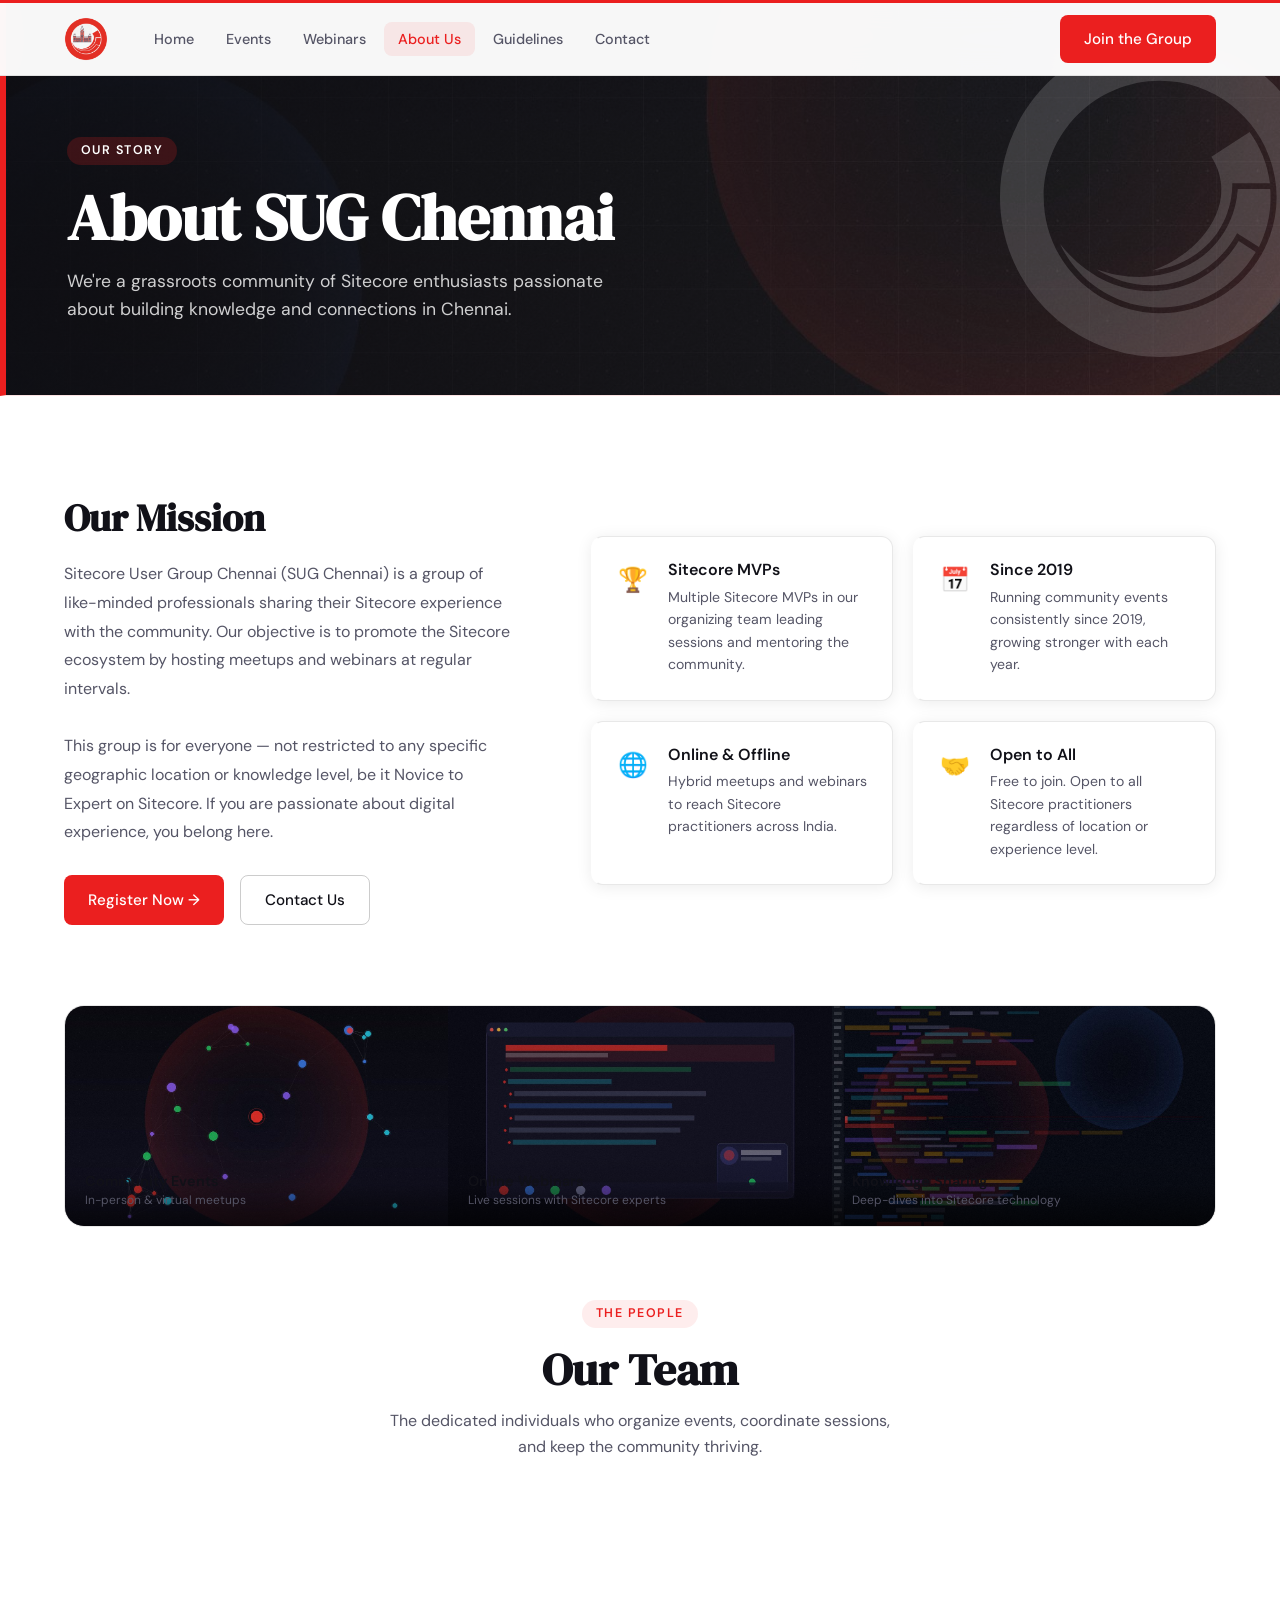
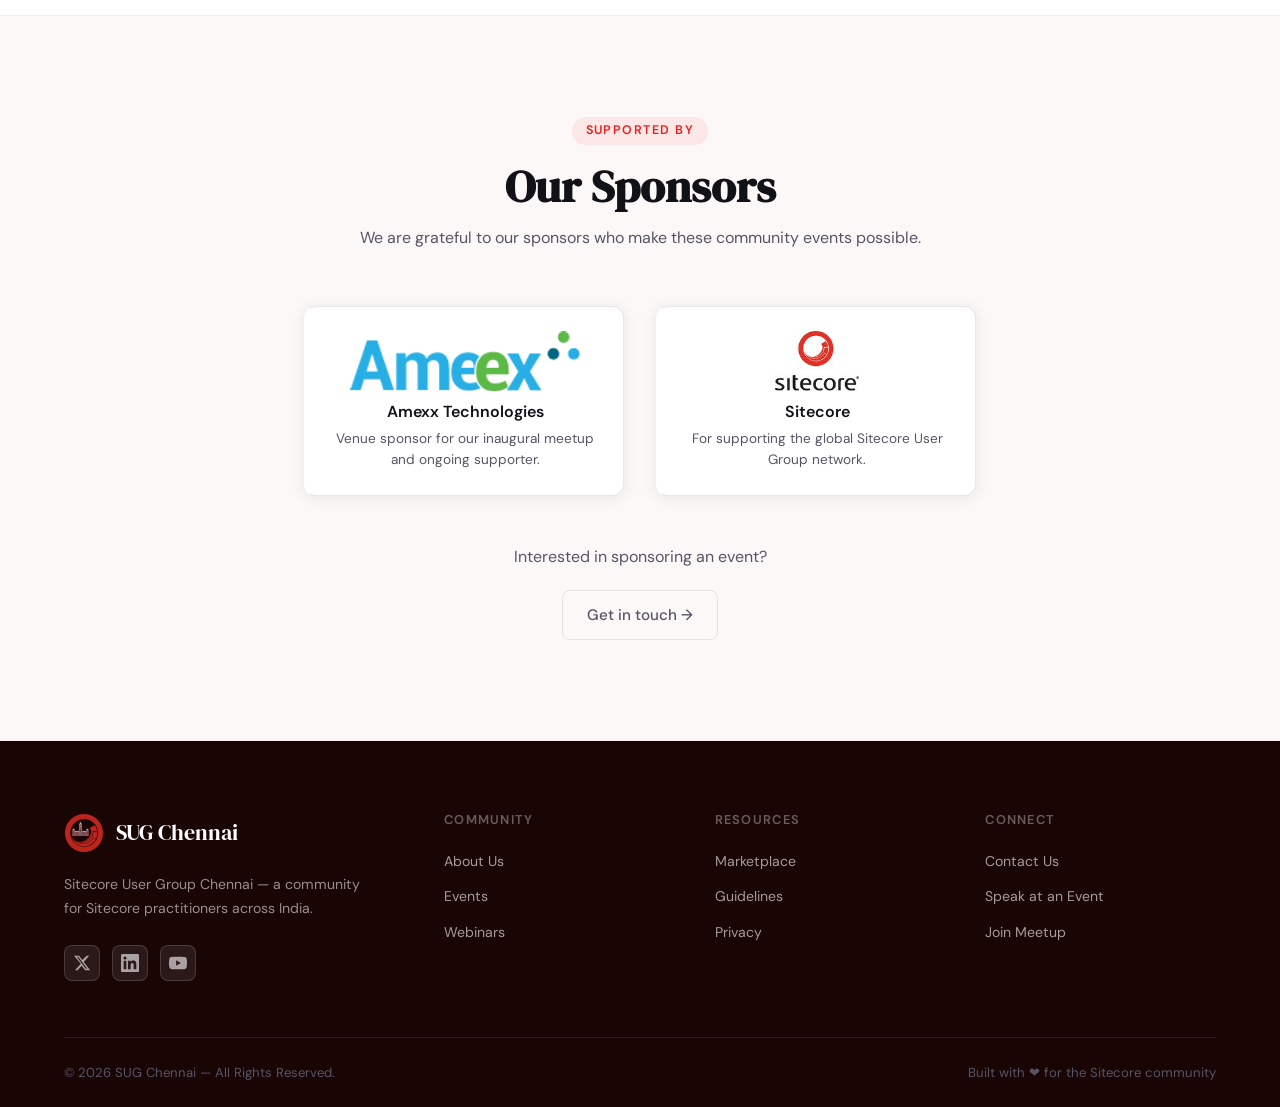
==== about.html @ e43f0d77 "initial commit" ====
<!DOCTYPE html>
<html lang="en-IN">
<head>
  <meta charset="UTF-8"/>
  <meta name="viewport" content="width=device-width, initial-scale=1.0"/>
  <title>About Us – SUG Chennai</title>
  <meta name="description" content="Meet the team behind Sitecore User Group Chennai."/>
  <link rel="icon" href="images/favicon.png"/>
  <link rel="preconnect" href="https://fonts.googleapis.com"/>
  <link rel="preconnect" href="https://fonts.gstatic.com" crossorigin/>
  <link href="https://fonts.googleapis.com/css2?family=DM+Serif+Display:ital@0;1&family=DM+Sans:ital,opsz,wght@0,9..40,300;0,9..40,400;0,9..40,500;0,9..40,600;1,9..40,300&display=swap" rel="stylesheet"/>
  <link rel="stylesheet" href="style.css"/>
</head>
<body>
  <!-- CONSISTENT HEADER ACROSS ALL PAGES -->
  <nav class="nav" id="nav">
    <div class="nav-inner">
      <a href="index.html" class="nav-logo">
        <img src="images/logo.png" alt="SUG Chennai" onerror="this.style.display='none'; this.nextElementSibling.style.display='flex'"/>
        <span class="logo-text" style="display:none">SUG<span class="accent">.</span></span>
      </a>
      <ul class="nav-links">
        <li><a href="index.html">Home</a></li>
        <li><a href="events.html">Events</a></li>
        <li><a href="webinar.html">Webinars</a></li>
        <li><a href="about.html" class="active">About Us</a></li>
        <li><a href="community-guidelines.html">Guidelines</a></li>
        <!-- <li><a href="https://www.meetup.com/sitecore-user-group-chennai/" target="_blank">Meetup</a></li> -->
        <li><a href="contact.html">Contact</a></li>
      </ul>
      <a href="https://docs.google.com/forms/d/e/1FAIpQLSclUuPoq6JLe4AswHsYxuBqe74FleTvR5fgJTmBtIwQFV6fjw/viewform" target="_blank" class="btn btn-primary nav-cta">Join the Group</a>
      <button class="hamburger" id="hamburger"><span></span><span></span><span></span></button>
    </div>
    <div class="mobile-menu" id="mobileMenu">
      <ul>
        <li><a href="index.html">Home</a></li>
        <li><a href="events.html">Events</a></li>
        <li><a href="webinar.html">Webinars</a></li>
        <li><a href="about.html" class="active">About Us</a></li>
        <li><a href="community-guidelines.html">Guidelines</a></li>
        <!-- <li><a href="https://www.meetup.com/sitecore-user-group-chennai/" target="_blank">Meetup</a></li> -->
        <li><a href="contact.html">Contact</a></li>
      </ul>
    </div>
  </nav>

  <div class="page-hero" style="position:relative;overflow:hidden;">
    <div class="page-hero-img" style="background-image:url('images/tech/about-banner.jpg')"></div>
    <div style="position:absolute;inset:0;background:linear-gradient(to right, rgba(10,10,15,0.82) 0%, rgba(10,10,15,0.5) 60%, rgba(10,10,15,0.2) 100%);z-index:0;"></div>
    <img src="images/sitecorelogo.svg" aria-hidden="true" style="position:absolute;right:-40px;top:50%;transform:translateY(-50%);width:320px;height:320px;opacity:0.15;pointer-events:none;filter:brightness(10);z-index:1;"/>
    <div class="container" style="position:relative;z-index:2;">
      <div class="section-tag" style="background:rgba(235,31,31,0.2);color:#fff;">Our Story</div>
      <h1 style="color:#fff;">About SUG Chennai</h1>
      <p style="color:rgba(255,255,255,0.8);">We're a grassroots community of Sitecore enthusiasts passionate about building knowledge and connections in Chennai.</p>
    </div>
  </div>

  <!-- MISSION -->
  <section class="section">
    <div class="container">
      <div class="about-strip-inner" style="margin-bottom:80px;">
        <div class="about-strip-text">
          <h2>Our Mission</h2>
          <p>Sitecore User Group Chennai (SUG Chennai) is a group of like-minded professionals sharing their Sitecore experience with the community. Our objective is to promote the Sitecore ecosystem by hosting meetups and webinars at regular intervals.</p>
          <p style="margin-top:16px;">This group is for everyone — not restricted to any specific geographic location or knowledge level, be it Novice to Expert on Sitecore. If you are passionate about digital experience, you belong here.</p>
          <div style="display:flex;gap:16px;margin-top:28px;flex-wrap:wrap;">
            <a href="https://docs.google.com/forms/d/e/1FAIpQLSclUuPoq6JLe4AswHsYxuBqe74FleTvR5fgJTmBtIwQFV6fjw/viewform" target="_blank" class="btn btn-primary">Register Now →</a>
            <a href="https://forms.gle/mnNefUYWEunT3SGh9" target="_blank" class="btn btn-ghost">Contact Us</a>
          </div>
        </div>
        <div style="display:grid;grid-template-columns:1fr 1fr;gap:20px;">
          <div class="feature-card">
            <div class="feature-icon">🏆</div>
            <div>
              <h3>Sitecore MVPs</h3>
              <p>Multiple Sitecore MVPs in our organizing team leading sessions and mentoring the community.</p>
            </div>
          </div>
          <div class="feature-card">
            <div class="feature-icon">📅</div>
            <div>
              <h3>Since 2019</h3>
              <p>Running community events consistently since 2019, growing stronger with each year.</p>
            </div>
          </div>
          <div class="feature-card">
            <div class="feature-icon">🌐</div>
            <div>
              <h3>Online & Offline</h3>
              <p>Hybrid meetups and webinars to reach Sitecore practitioners across India.</p>
            </div>
          </div>
          <div class="feature-card">
            <div class="feature-icon">🤝</div>
            <div>
              <h3>Open to All</h3>
              <p>Free to join. Open to all Sitecore practitioners regardless of location or experience level.</p>
            </div>
          </div>
        </div>
      </div>

      <!-- IMAGE FEATURE GRID -->
      <div class="img-feature-grid scroll-reveal">
        <div class="img-feature-item">
          <img src="images/tech/meetup-community.jpg" alt="Community networking visualization" loading="lazy"/>
          <div class="img-feature-caption">
            <h4>Community Events</h4>
            <p>In-person & virtual meetups</p>
          </div>
        </div>
        <div class="img-feature-item">
          <img src="images/tech/webinar-online.jpg" alt="Online webinar platform" loading="lazy"/>
          <div class="img-feature-caption">
            <h4>Online Webinars</h4>
            <p>Live sessions with Sitecore experts</p>
          </div>
        </div>
        <div class="img-feature-item">
          <img src="images/tech/code-abstract.jpg" alt="Code and development" loading="lazy"/>
          <div class="img-feature-caption">
            <h4>Knowledge Sharing</h4>
            <p>Deep-dives into Sitecore technology</p>
          </div>
        </div>
      </div>

      <!-- TEAM -->
      <div class="section-header" style="margin-top:72px;">
        <div class="section-tag">The People</div>
        <h2 class="section-title">Our Team</h2>
        <p style="margin: 0 auto; max-width:500px;">The dedicated individuals who organize events, coordinate sessions, and keep the community thriving.</p>
      </div>
      <div class="team-grid" id="teamGrid">
        <!-- Rendered by JS -->
      </div>
    </div>
  </section>

  <!-- SPONSORS -->
  <section class="section section-alt">
    <div class="container">
      <div class="section-header">
        <div class="section-tag">Supported By</div>
        <h2 class="section-title">Our Sponsors</h2>
        <p>We are grateful to our sponsors who make these community events possible.</p>
      </div>
      <div style="display:flex;gap:32px;flex-wrap:wrap;justify-content:center;align-items:center;margin-top:40px;">
        <div class="feature-card" style="flex:1;min-width:220px;max-width:320px;justify-content:center;text-align:center;">
          <div>
            <img src="images/sponsors/amexx.png" alt="Amexx Technologies" style="height:60px;width:auto;margin:0 auto 12px;" onerror="this.style.display='none'"/>
            <h3>Amexx Technologies</h3>
            <p style="font-size:0.85rem;">Venue sponsor for our inaugural meetup and ongoing supporter.</p>
          </div>
        </div>
        <div class="feature-card" style="flex:1;min-width:220px;max-width:320px;justify-content:center;text-align:center;">
          <div>
            <img src="images/sponsors/sitecore.jpg" alt="Sitecore" style="height:60px;width:auto;margin:0 auto 12px;" onerror="this.style.display='none'"/>
            <h3>Sitecore</h3>
            <p style="font-size:0.85rem;">For supporting the global Sitecore User Group network.</p>
          </div>
        </div>
      </div>
      <div style="text-align:center;margin-top:48px;">
        <p style="margin-bottom:20px;">Interested in sponsoring an event?</p>
        <a href="https://forms.gle/mnNefUYWEunT3SGh9" target="_blank" class="btn btn-outline">Get in touch →</a>
      </div>
    </div>
  </section>

  <!-- CONSISTENT FOOTER ACROSS ALL PAGES -->
  <footer class="footer">
    <div class="container">
      <div class="footer-top">
        <div class="footer-brand">
          <div style="display:flex;align-items:center;gap:12px;margin-bottom:4px;">
            <img src="images/logo.png" width="40" height="40" alt="SUG Chennai" style="opacity:0.8;"/>
            <span class="footer-logo">SUG Chennai</span>
          </div>
          <p>Sitecore User Group Chennai — a community for Sitecore practitioners across India.</p>
          <div class="social-links">
            <a href="https://twitter.com/sugchennai" target="_blank" aria-label="Twitter"><svg viewBox="0 0 24 24" width="18" height="18" fill="currentColor"><path d="M18.244 2.25h3.308l-7.227 8.26 8.502 11.24H16.17l-4.714-6.231-5.401 6.231H2.744l7.73-8.835L1.254 2.25H8.08l4.259 5.631zm-1.161 17.52h1.833L7.084 4.126H5.117z"/></svg></a>
            <a href="https://www.linkedin.com/groups/8679823/" target="_blank" aria-label="LinkedIn"><svg viewBox="0 0 24 24" width="18" height="18" fill="currentColor"><path d="M20.447 20.452h-3.554v-5.569c0-1.328-.027-3.037-1.852-3.037-1.853 0-2.136 1.445-2.136 2.939v5.667H9.351V9h3.414v1.561h.046c.477-.9 1.637-1.85 3.37-1.85 3.601 0 4.267 2.37 4.267 5.455v6.286zM5.337 7.433a2.062 2.062 0 01-2.063-2.065 2.064 2.064 0 112.063 2.065zm1.782 13.019H3.555V9h3.564v11.452zM22.225 0H1.771C.792 0 0 .774 0 1.729v20.542C0 23.227.792 24 1.771 24h20.451C23.2 24 24 23.227 24 22.271V1.729C24 .774 23.2 0 22.222 0h.003z"/></svg></a>
            <a href="https://www.youtube.com/channel/UCOzk19JDPhqL1rsR-O8bP-g" target="_blank" aria-label="YouTube"><svg viewBox="0 0 24 24" width="18" height="18" fill="currentColor"><path d="M23.498 6.186a3.016 3.016 0 00-2.122-2.136C19.505 3.545 12 3.545 12 3.545s-7.505 0-9.377.505A3.017 3.017 0 00.502 6.186C0 8.07 0 12 0 12s0 3.93.502 5.814a3.016 3.016 0 002.122 2.136c1.871.505 9.376.505 9.376.505s7.505 0 9.377-.505a3.015 3.015 0 002.122-2.136C24 15.93 24 12 24 12s0-3.93-.502-5.814zM9.545 15.568V8.432L15.818 12l-6.273 3.568z"/></svg></a>
          </div>
        </div>
        <div class="footer-links">
          <div class="footer-col">
            <h4>Community</h4>
            <ul>
              <li><a href="about.html">About Us</a></li>
              <li><a href="events.html">Events</a></li>
              <li><a href="webinar.html">Webinars</a></li>
            </ul>
          </div>
          <div class="footer-col">
            <h4>Resources</h4>
            <ul>
              <li><a href="market-place-contribution.html">Marketplace</a></li>
              <li><a href="community-guidelines.html">Guidelines</a></li>
              <li><a href="privacy-policy.html">Privacy</a></li>
            </ul>
          </div>
          <div class="footer-col">
            <h4>Connect</h4>
            <ul>
              <li><a href="https://forms.gle/mnNefUYWEunT3SGh9" target="_blank">Contact Us</a></li>
              <li><a href="https://forms.gle/mnNefUYWEunT3SGh9" target="_blank">Speak at an Event</a></li>
              <li><a href="https://www.meetup.com/sitecore-user-group-chennai/" target="_blank">Join Meetup</a></li>
            </ul>
          </div>
        </div>
      </div>
      <div class="footer-bottom">
        <p>© <span class="current-year"></span> SUG Chennai — All Rights Reserved.</p>
        <p>Built with ❤️ for the Sitecore community</p>
      </div>
    </div>
  </footer>

  <script>
    // Update current year in footer
    document.querySelector('.current-year').textContent = new Date().getFullYear();

    // Mobile menu toggle
    const hamburger = document.getElementById('hamburger');
    const mobileMenu = document.getElementById('mobileMenu');
    
    hamburger.addEventListener('click', () => {
      hamburger.classList.toggle('open');
      mobileMenu.classList.toggle('open');
    });

    // Close menu when link is clicked
    document.querySelectorAll('.mobile-menu a').forEach(link => {
      link.addEventListener('click', () => {
        hamburger.classList.remove('open');
        mobileMenu.classList.remove('open');
      });
    });

    // Sticky nav on scroll
    let lastScroll = 0;
    window.addEventListener('scroll', () => {
      const nav = document.getElementById('nav');
      if (window.scrollY > 100) {
        nav.style.boxShadow = '0 4px 20px rgba(0,0,0,0.1)';
      } else {
        nav.style.boxShadow = '0 2px 12px rgba(0,0,0,0.06)';
      }
    });
  </script>

  <script src="data.js"></script>
  <script src="main.js"></script>
  <script>
    document.addEventListener('DOMContentLoaded', function() {
      const grid = document.getElementById('teamGrid');

      function initials(name) {
        return name.split(' ').slice(0,2).map(n => n[0]).join('').toUpperCase();
      }

      function avatarSVG(name) {
        const colors = ['#e63027','#3b82f6','#22c55e','#8b5cf6','#f59e0b','#06b6d4','#ec4899','#14b8a6'];
        const idx = name.charCodeAt(0) % colors.length;
        const bg = colors[idx];
        const ini = initials(name);
        return `data:image/svg+xml,${encodeURIComponent(`<svg xmlns="http://www.w3.org/2000/svg" width="160" height="160"><circle cx="80" cy="80" r="80" fill="${bg}"/><text x="80" y="80" dy=".35em" text-anchor="middle" font-family="Georgia,serif" font-size="56" fill="white">${ini}</text></svg>`)}`;
      }

      grid.innerHTML = SUGData.team.map(member => `
        <div class="team-card scroll-reveal">
          <img class="team-avatar" src="${member.image}" alt="${member.name}"
               onerror="this.src='${avatarSVG(member.name)}'"/>
          <h3>${member.name}</h3>
          <span class="team-role">${member.role}</span>
          <p class="team-title">${member.title}</p>
          <div class="team-socials">
            ${member.linkedin ? `<a href="${member.linkedin}" target="_blank">LinkedIn</a>` : ''}
            ${member.twitter ? `<a href="${member.twitter}" target="_blank">Twitter</a>` : ''}
            ${member.web ? `<a href="${member.web}" target="_blank">Web</a>` : ''}
          </div>
        </div>
      `).join('');
    });
  </script>
</body>
</html>
---- style.css ----
/* ============================================
   SUG Chennai – Global Stylesheet
   Design: White + Sitecore Red professional theme
   ============================================ */

:root {
  --bg: #ffffff;
  --bg-2: #f7f7f8;
  --bg-3: #f0f0f2;
  --surface: #ffffff;
  --surface-2: #f4f4f6;
  --border: rgba(0,0,0,0.09);
  --border-hover: rgba(0,0,0,0.2);
  --text: #111118;
  --text-muted: #555566;
  --text-faint: #99999a;
  --accent: #eb1f1f;
  --accent-light: #ff4444;
  --accent-dim: rgba(235,31,31,0.08);
  --accent-glow: rgba(235,31,31,0.18);
  --blue: #2563eb;
  --green: #16a34a;
  --yellow: #d97706;
  --radius: 12px;
  --radius-lg: 20px;
  --radius-sm: 8px;
  --shadow: 0 2px 16px rgba(0,0,0,0.08);
  --shadow-lg: 0 8px 40px rgba(0,0,0,0.13);
  --font-display: 'DM Serif Display', Georgia, serif;
  --font-body: 'DM Sans', system-ui, sans-serif;
  --nav-h: 72px;
  --max-w: 1200px;
  --transition: 0.2s ease;
}

*, *::before, *::after { box-sizing: border-box; margin: 0; padding: 0; }

html { scroll-behavior: smooth; }

body {
  background: var(--bg);
  color: var(--text);
  font-family: var(--font-body);
  font-size: 16px;
  line-height: 1.6;
  -webkit-font-smoothing: antialiased;
  overflow-x: hidden;
}

a { color: inherit; text-decoration: none; }
img { max-width: 100%; display: block; }
ul { list-style: none; }
button { cursor: pointer; font-family: inherit; }

/* ---- TYPOGRAPHY ---- */
h1, h2, h3, h4, h5 { font-family: var(--font-display); line-height: 1.15; color: var(--text); }
h1 { font-size: clamp(2.4rem, 5vw, 4.2rem); }
h2 { font-size: clamp(1.8rem, 3.5vw, 2.8rem); }
h3 { font-size: clamp(1.2rem, 2.5vw, 1.5rem); }
h4 { font-size: 1.1rem; font-family: var(--font-body); font-weight: 600; }
p { color: var(--text-muted); }
em { font-style: italic; color: var(--accent); }

.accent { color: var(--accent); }

/* ---- LAYOUT ---- */
.container {
  max-width: var(--max-w);
  margin: 0 auto;
  padding: 0 24px;
}

.section { padding: 100px 0; }
.section-alt { background: #fdf8f8; border-top: 1px solid rgba(235,31,31,0.06); border-bottom: 1px solid rgba(235,31,31,0.06); }

.section-header {
  margin-bottom: 56px;
  text-align: center;
}

.section-tag {
  display: inline-block;
  font-size: 0.78rem;
  font-weight: 600;
  letter-spacing: 0.12em;
  text-transform: uppercase;
  color: var(--accent);
  background: var(--accent-dim);
  padding: 4px 14px;
  border-radius: 100px;
  margin-bottom: 16px;
}

.section-title { color: var(--text); margin-bottom: 12px; }

.section-footer {
  margin-top: 52px;
  display: flex;
  gap: 16px;
  justify-content: center;
  flex-wrap: wrap;
}

/* ---- BUTTONS ---- */
.btn {
  display: inline-flex;
  align-items: center;
  gap: 8px;
  padding: 12px 24px;
  border-radius: var(--radius-sm);
  font-weight: 500;
  font-size: 0.95rem;
  transition: all var(--transition);
  border: none;
  cursor: pointer;
  font-family: var(--font-body);
  white-space: nowrap;
}

.btn-primary {
  background: var(--accent);
  color: #fff;
  box-shadow: 0 0 0 0 var(--accent-glow);
}
.btn-primary:hover {
  background: var(--accent-light);
  box-shadow: 0 0 0 4px var(--accent-glow);
  transform: translateY(-1px);
}

.btn-ghost {
  background: transparent;
  color: var(--text);
  border: 1px solid var(--border-hover);
}
.btn-ghost:hover { border-color: var(--accent); color: var(--accent); }

.btn-outline {
  background: transparent;
  color: var(--text-muted);
  border: 1px solid var(--border);
}
.btn-outline:hover { border-color: var(--text-muted); color: var(--text); }

.btn-large { padding: 14px 32px; font-size: 1rem; }
.btn-sm { padding: 8px 16px; font-size: 0.85rem; }

/* ---- NAV ---- */
.nav {
  position: fixed;
  top: 0; left: 0; right: 0;
  z-index: 1000;
  background: rgba(255,255,255,0.97);
  backdrop-filter: blur(16px);
  -webkit-backdrop-filter: blur(16px);
  border-bottom: 1px solid var(--border);
  border-top: 3px solid var(--accent);
  transition: all var(--transition);
  box-shadow: 0 2px 12px rgba(0,0,0,0.06);
}

.nav-inner {
  max-width: var(--max-w);
  margin: 0 auto;
  padding: 0 24px;
  height: var(--nav-h);
  display: flex;
  align-items: center;
  gap: 32px;
}

.nav-logo {
  display: flex;
  align-items: center;
  flex-shrink: 0;
}

.nav-logo img { height: 44px; width: auto; }

.logo-text {
  font-family: var(--font-display);
  font-size: 1.6rem;
  color: var(--text);
}

.nav-links {
  display: flex;
  gap: 4px;
  align-items: center;
  flex: 1;
}

.nav-links a {
  padding: 8px 14px;
  border-radius: var(--radius-sm);
  color: var(--text-muted);
  font-size: 0.9rem;
  font-weight: 500;
  transition: all var(--transition);
}

.nav-links a:hover, .nav-links a.active {
  color: var(--accent);
  background: var(--accent-dim);
}

.nav-cta { flex-shrink: 0; }

.hamburger {
  display: none;
  flex-direction: column;
  gap: 5px;
  background: none;
  border: none;
  padding: 8px;
  margin-left: auto;
}

.hamburger span {
  display: block;
  width: 22px;
  height: 2px;
  background: var(--text);
  border-radius: 2px;
  transition: all var(--transition);
}

.hamburger.open span:nth-child(1) { transform: rotate(45deg) translate(5px, 5px); }
.hamburger.open span:nth-child(2) { opacity: 0; }
.hamburger.open span:nth-child(3) { transform: rotate(-45deg) translate(5px, -5px); }

.mobile-menu {
  display: none;
  background: var(--surface);
  border-top: 1px solid var(--border);
  padding: 16px 24px;
}

.mobile-menu ul { display: flex; flex-direction: column; gap: 4px; }
.mobile-menu a {
  display: block;
  padding: 10px 12px;
  color: var(--text-muted);
  border-radius: var(--radius-sm);
  font-size: 0.95rem;
}
.mobile-menu a:hover { color: var(--text); background: var(--bg); }

/* ---- HERO ---- */
.hero {
  min-height: 100vh;
  display: flex;
  align-items: center;
  position: relative;
  overflow: hidden;
  padding-top: var(--nav-h);
}

.hero-bg {
  position: absolute;
  inset: 0;
  z-index: 0;
}

.hero-grid {
  position: absolute;
  inset: 0;
  background-image:
    linear-gradient(rgba(0,0,0,0.04) 1px, transparent 1px),
    linear-gradient(90deg, rgba(0,0,0,0.04) 1px, transparent 1px);
  background-size: 60px 60px;
  mask-image: radial-gradient(ellipse 80% 60% at 50% 0%, black 40%, transparent 100%);
}

.hero-orb {
  position: absolute;
  border-radius: 50%;
  filter: blur(80px);
  pointer-events: none;
}

.hero-orb-1 {
  width: 700px; height: 700px;
  background: radial-gradient(circle, rgba(235,31,31,0.12) 0%, transparent 65%);
  top: -250px; right: -150px;
}

.hero-orb-2 {
  width: 500px; height: 500px;
  background: radial-gradient(circle, rgba(235,31,31,0.06) 0%, transparent 65%);
  bottom: -100px; left: 50px;
}

.hero-content {
  position: relative;
  z-index: 1;
  max-width: 780px;
  padding-top: 80px;
  padding-bottom: 120px;
}

.hero-badge {
  display: inline-flex;
  align-items: center;
  gap: 8px;
  font-size: 0.8rem;
  font-weight: 600;
  letter-spacing: 0.1em;
  text-transform: uppercase;
  color: var(--text-muted);
  background: var(--surface);
  border: 1px solid var(--border);
  padding: 6px 16px;
  border-radius: 100px;
  margin-bottom: 32px;
}

.badge-dot {
  width: 8px; height: 8px;
  background: var(--green);
  border-radius: 50%;
  box-shadow: 0 0 8px var(--green);
  animation: pulse 2s infinite;
}

@keyframes pulse {
  0%, 100% { opacity: 1; box-shadow: 0 0 8px var(--green); }
  50% { opacity: 0.7; box-shadow: 0 0 16px var(--green); }
}

.hero-title {
  font-size: clamp(3rem, 6vw, 5.5rem);
  line-height: 1.05;
  margin-bottom: 24px;
  letter-spacing: -0.02em;
}

.hero-sub {
  font-size: 1.15rem;
  color: var(--text-muted);
  max-width: 560px;
  margin-bottom: 40px;
  line-height: 1.7;
}

.hero-actions {
  display: flex;
  gap: 16px;
  flex-wrap: wrap;
  margin-bottom: 56px;
}

.hero-stats {
  display: flex;
  align-items: center;
  gap: 32px;
}

.stat { display: flex; flex-direction: column; }
.stat-num { font-family: var(--font-display); font-size: 2rem; color: var(--text); line-height: 1; }
.stat-label { font-size: 0.8rem; color: var(--text-faint); margin-top: 4px; text-transform: uppercase; letter-spacing: 0.08em; }
.stat-divider { width: 1px; height: 40px; background: var(--border); }

.hero-scroll-indicator {
  position: absolute;
  bottom: 40px;
  left: 50%;
  transform: translateX(-50%);
  display: flex;
  flex-direction: column;
  align-items: center;
  gap: 8px;
  color: var(--text-faint);
  font-size: 0.75rem;
  letter-spacing: 0.1em;
  text-transform: uppercase;
}

.scroll-line {
  width: 1px;
  height: 48px;
  background: linear-gradient(to bottom, var(--accent), transparent);
  animation: scroll-line 2s ease infinite;
}

@keyframes scroll-line {
  0% { transform: scaleY(0); transform-origin: top; }
  50% { transform: scaleY(1); transform-origin: top; }
  51% { transform: scaleY(1); transform-origin: bottom; }
  100% { transform: scaleY(0); transform-origin: bottom; }
}

/* ---- HERO IMAGE BG ---- */
.hero-img-bg {
  position: absolute;
  inset: 0;
  background-image: url('images/tech/hero-tech.jpg');
  background-size: cover;
  background-position: center;
  opacity: 0.06;
  z-index: 0;
}

/* ---- SITECORE LOGO WATERMARK (decorative hero) ---- */
.hero-logo-watermark {
  position: absolute;
  right: -120px;
  top: 50%;
  transform: translateY(-50%);
  width: 640px;
  height: 640px;
  opacity: 0.07;
  z-index: 0;
  pointer-events: none;
}

@media (max-width: 900px) {
  .hero-logo-watermark {
    width: 380px;
    height: 380px;
    right: -80px;
    opacity: 0.05;
  }
}

/* ---- IMAGE BREAK ---- */
.img-break {
  position: relative;
  height: 280px;
  overflow: hidden;
}

.img-break img {
  width: 100%;
  height: 100%;
  object-fit: cover;
  object-position: center;
  display: block;
}

.img-break-overlay {
  position: absolute;
  inset: 0;
  display: flex;
  align-items: center;
  justify-content: center;
  background: linear-gradient(
    to right,
    rgba(255,255,255,0.18) 0%,
    rgba(255,255,255,0.05) 50%,
    rgba(255,255,255,0.18) 100%
  );
}

.img-break-text {
  text-align: center;
  padding: 0 24px;
}

.img-break-text span {
  font-family: var(--font-display);
  font-size: clamp(1.1rem, 2.5vw, 1.8rem);
  color: #fff;
  font-style: italic;
  opacity: 1;
  text-shadow: 0 2px 20px rgba(0,0,0,0.5), 0 1px 4px rgba(0,0,0,0.7);
}

/* ---- PAGE HERO WITH IMAGE ---- */
.page-hero-img {
  position: absolute;
  inset: 0;
  background-size: cover;
  background-position: center;
  opacity: 0.9;
}

/* ---- FEATURE IMAGE CARDS ---- */
.img-feature-grid {
  display: grid;
  grid-template-columns: repeat(3, 1fr);
  gap: 0;
  border-radius: var(--radius-lg);
  overflow: hidden;
  margin-top: 40px;
  border: 1px solid var(--border);
}

.img-feature-item {
  position: relative;
  height: 220px;
  overflow: hidden;
}

.img-feature-item img {
  width: 100%;
  height: 100%;
  object-fit: cover;
  filter: none;
  transition: all 0.4s ease;
}

.img-feature-item:hover img {
  filter: none;
  transform: scale(1.04);
}

.img-feature-caption {
  position: absolute;
  bottom: 0; left: 0; right: 0;
  padding: 16px 20px;
  background: linear-gradient(to top, rgba(0,0,0,0.65) 0%, rgba(0,0,0,0.1) 60%, transparent 100%);
}

.img-feature-caption h4 {
  font-size: 0.9rem;
  color: var(--text);
  margin-bottom: 2px;
}

.img-feature-caption p {
  font-size: 0.75rem;
  color: var(--text-muted);
  margin: 0;
}

@media (max-width: 768px) {
  .img-feature-grid { grid-template-columns: 1fr; }
  .img-break { height: 180px; }
}

/* ---- ANIMATE IN ---- */
.animate-in {
  opacity: 0;
  transform: translateY(20px);
  animation: fadeUp 0.7s ease forwards;
}

@keyframes fadeUp {
  to { opacity: 1; transform: translateY(0); }
}

/* ---- ABOUT STRIP ---- */
.about-strip {
  background: var(--bg-2);
  padding: 96px 0;
  border-top: 1px solid var(--border);
  border-bottom: 1px solid var(--border);
}

.about-strip-inner {
  display: grid;
  grid-template-columns: 1fr 1.4fr;
  gap: 80px;
  align-items: center;
}

.about-strip-text h2 {
  font-size: clamp(1.8rem, 3vw, 2.6rem);
  margin-bottom: 20px;
}

.about-strip-text p {
  margin-bottom: 28px;
  line-height: 1.8;
}

.link-arrow {
  color: var(--accent);
  font-weight: 500;
  font-size: 0.95rem;
  transition: gap var(--transition);
}
.link-arrow:hover { text-decoration: underline; }

.about-strip-features {
  display: flex;
  flex-direction: column;
  gap: 20px;
}

.feature-card {
  background: var(--surface);
  border: 1px solid var(--border);
  border-left: 3px solid transparent;
  border-radius: var(--radius);
  padding: 24px;
  display: flex;
  gap: 20px;
  align-items: flex-start;
  transition: all var(--transition);
  box-shadow: var(--shadow);
}

.feature-card:hover {
  border-color: var(--border-hover);
  border-left-color: var(--accent);
  transform: translateY(-2px);
  box-shadow: var(--shadow-lg);
}

.feature-icon { font-size: 1.5rem; flex-shrink: 0; }

.feature-card h3 {
  font-size: 1rem;
  font-family: var(--font-body);
  font-weight: 600;
  color: var(--text);
  margin-bottom: 6px;
}

.feature-card p { font-size: 0.88rem; margin: 0; }

/* ---- UPCOMING CARDS ---- */
.upcoming-grid {
  display: grid;
  grid-template-columns: repeat(auto-fill, minmax(320px, 1fr));
  gap: 24px;
}

.upcoming-card {
  background: var(--surface);
  border: 1px solid var(--border);
  border-radius: var(--radius-lg);
  padding: 28px;
  display: flex;
  flex-direction: column;
  gap: 12px;
  transition: all var(--transition);
  position: relative;
  overflow: hidden;
}

.upcoming-card::before {
  content: '';
  position: absolute;
  top: 0; left: 0; right: 0;
  height: 3px;
  background: linear-gradient(90deg, var(--accent), transparent);
  opacity: 0;
  transition: opacity var(--transition);
}

.upcoming-card:hover {
  border-color: var(--border-hover);
  transform: translateY(-3px);
  box-shadow: var(--shadow);
}

.upcoming-card:hover::before { opacity: 1; }

.upcoming-card-type {
  font-size: 0.78rem;
  color: var(--text-faint);
  text-transform: uppercase;
  letter-spacing: 0.08em;
}

.upcoming-card-date {
  font-family: var(--font-display);
  font-size: 1rem;
  color: var(--accent);
}

.upcoming-card h3 { font-size: 1.1rem; color: var(--text); line-height: 1.35; }
.upcoming-card p { font-size: 0.88rem; margin: 0; flex: 1; }

.upcoming-card-meta {
  display: flex;
  flex-direction: column;
  gap: 6px;
  font-size: 0.82rem;
  color: var(--text-faint);
}

.upcoming-card-tags {
  display: flex;
  flex-wrap: wrap;
  gap: 6px;
}

/* ---- WEBINAR CARDS ---- */
.webinar-grid {
  display: grid;
  grid-template-columns: repeat(auto-fill, minmax(340px, 1fr));
  gap: 24px;
}

.webinar-card {
  background: var(--surface);
  border: 1px solid var(--border);
  border-radius: var(--radius-lg);
  padding: 28px;
  display: flex;
  flex-direction: column;
  gap: 12px;
  transition: all var(--transition);
}

.webinar-card:hover { border-color: var(--border-hover); transform: translateY(-2px); }

.webinar-card h3 { font-size: 1.05rem; color: var(--text); line-height: 1.4; }
.webinar-card p { font-size: 0.88rem; flex: 1; margin: 0; }

.webinar-meta {
  display: flex;
  gap: 16px;
  font-size: 0.82rem;
  color: var(--text-faint);
  flex-wrap: wrap;
}

.webinar-tags { display: flex; flex-wrap: wrap; gap: 6px; }

/* ---- TAGS ---- */
.tag {
  display: inline-block;
  font-size: 0.75rem;
  font-weight: 500;
  background: var(--surface-2);
  border: 1px solid var(--border);
  color: var(--text-muted);
  padding: 3px 10px;
  border-radius: 100px;
}

/* ---- CTA SECTION ---- */
.cta-section {
  background: var(--accent);
  border-top: none;
  border-bottom: none;
  padding: 80px 0;
  position: relative;
  overflow: hidden;
}

.cta-section::before {
  content: '';
  position: absolute;
  right: -80px;
  top: 50%;
  transform: translateY(-50%);
  width: 400px;
  height: 400px;
  background: url('images/sitecorelogo.svg') no-repeat center / contain;
  opacity: 0.08;
  pointer-events: none;
}

.cta-inner {
  display: flex;
  align-items: center;
  justify-content: space-between;
  gap: 48px;
  position: relative;
  z-index: 1;
}

.cta-text h2 { font-size: clamp(1.5rem, 3vw, 2.2rem); margin-bottom: 12px; color: #fff; }
.cta-text p { max-width: 480px; color: rgba(255,255,255,0.8); }

.cta-actions { display: flex; gap: 16px; flex-wrap: wrap; flex-shrink: 0; }

.cta-section .btn-primary {
  background: #fff;
  color: var(--accent);
}
.cta-section .btn-primary:hover {
  background: #fff;
  color: var(--accent-light);
  box-shadow: 0 0 0 4px rgba(255,255,255,0.3);
}
.cta-section .btn-ghost {
  border-color: rgba(255,255,255,0.5);
  color: #fff;
}
.cta-section .btn-ghost:hover {
  border-color: #fff;
  color: #fff;
  background: rgba(255,255,255,0.1);
}

/* ---- FOOTER ---- */
.footer {
  background: #1a0505;
  padding: 72px 0 0;
  border-top: none;
}

.footer-top {
  display: grid;
  grid-template-columns: 300px 1fr;
  gap: 80px;
  padding-bottom: 56px;
  border-bottom: 1px solid rgba(255,255,255,0.1);
}

.footer-brand { display: flex; flex-direction: column; gap: 16px; }

.footer-logo {
  font-family: var(--font-display);
  font-size: 1.4rem;
  color: #fff;
}

.footer-brand p { font-size: 0.88rem; line-height: 1.7; color: rgba(255,255,255,0.55); }

.social-links {
  display: flex;
  gap: 12px;
  margin-top: 8px;
}

.social-links a {
  display: flex;
  align-items: center;
  justify-content: center;
  width: 36px;
  height: 36px;
  background: rgba(255,255,255,0.08);
  border: 1px solid rgba(255,255,255,0.15);
  border-radius: var(--radius-sm);
  color: rgba(255,255,255,0.6);
  transition: all var(--transition);
}

.social-links a:hover { border-color: var(--accent); color: #fff; background: var(--accent); }

.footer-links {
  display: grid;
  grid-template-columns: repeat(3, 1fr);
  gap: 40px;
}

.footer-col h4 {
  font-size: 0.8rem;
  font-weight: 600;
  letter-spacing: 0.1em;
  text-transform: uppercase;
  color: rgba(255,255,255,0.35);
  margin-bottom: 20px;
  font-family: var(--font-body);
}

.footer-col ul { display: flex; flex-direction: column; gap: 10px; }
.footer-col a { font-size: 0.88rem; color: rgba(255,255,255,0.6); transition: color var(--transition); }
.footer-col a:hover { color: #fff; }

.footer-bottom {
  display: flex;
  justify-content: space-between;
  align-items: center;
  padding: 24px 0;
  font-size: 0.82rem;
  color: rgba(255,255,255,0.3);
}

/* ---- STATUS BADGES ---- */
.status-badge {
  display: inline-flex;
  align-items: center;
  gap: 6px;
  font-size: 0.75rem;
  font-weight: 600;
  padding: 4px 12px;
  border-radius: 100px;
}

.status-upcoming { background: rgba(34,197,94,0.1); color: var(--green); }
.status-completed { background: rgba(148,163,184,0.1); color: var(--text-faint); }

/* ---- PAGE HERO ---- */
.page-hero {
  padding: calc(var(--nav-h) + 64px) 0 72px;
  background: #fdf8f8;
  border-bottom: 1px solid rgba(235,31,31,0.1);
  border-left: 6px solid var(--accent);
}

.page-hero h1 { margin-bottom: 12px; }
.page-hero p { font-size: 1.1rem; max-width: 560px; }

/* ---- LOADING / EMPTY ---- */
.loading-placeholder, .empty-state {
  grid-column: 1/-1;
  text-align: center;
  padding: 60px 24px;
  color: var(--text-faint);
  font-size: 0.95rem;
}

.empty-state a { color: var(--accent); }

/* ---- TEAM GRID ---- */
.team-grid {
  display: grid;
  grid-template-columns: repeat(auto-fill, minmax(220px, 1fr));
  gap: 24px;
}

.team-card {
  background: var(--surface);
  border: 1px solid var(--border);
  border-radius: var(--radius-lg);
  padding: 28px 24px;
  text-align: center;
  transition: all var(--transition);
}

.team-card:hover { border-color: var(--border-hover); transform: translateY(-2px); }

.team-avatar {
  width: 80px;
  height: 80px;
  border-radius: 50%;
  object-fit: cover;
  margin: 0 auto 16px;
  border: 3px solid var(--accent);
}

.team-card:hover .team-avatar {
  box-shadow: 0 0 0 4px var(--accent-dim);
}

.team-card h3 { font-size: 1rem; color: var(--text); margin-bottom: 4px; }
.team-card .team-role { font-size: 0.8rem; color: var(--accent); font-weight: 600; margin-bottom: 4px; display: block; }
.team-card .team-title { font-size: 0.82rem; color: var(--text-faint); margin-bottom: 16px; }

.team-socials { display: flex; justify-content: center; gap: 8px; }
.team-socials a {
  font-size: 0.75rem;
  color: var(--text-faint);
  background: var(--surface-2);
  padding: 4px 10px;
  border-radius: 100px;
  border: 1px solid var(--border);
  transition: all var(--transition);
}
.team-socials a:hover { color: var(--accent); border-color: var(--accent); }

/* ---- EVENT/WEBINAR LIST ---- */
.events-list { display: flex; flex-direction: column; gap: 20px; }

.event-item {
  background: var(--surface);
  border: 1px solid var(--border);
  border-left: 6px solid var(--accent);
  border-radius: var(--radius-lg);
  padding: 24px;
  display: grid;
  grid-template-columns: 80px 1fr auto;
  gap: 24px;
  align-items: flex-start;
  transition: all var(--transition);
  box-shadow: var(--shadow);
}

.event-item:hover {
  border-color: var(--border-hover);
  transform: translateY(-2px);
  box-shadow: var(--shadow-lg);
}

.event-date-block {
  text-align: center;
  background: var(--surface-2);
  border-radius: var(--radius-sm);
  padding: 12px 8px;
  min-width: 80px;
  flex-shrink: 0;
}

.event-day { font-family: var(--font-display); font-size: 1.8rem; color: var(--accent); line-height: 1; font-weight: 700; }
.event-month { font-size: 0.7rem; color: var(--text-faint); text-transform: uppercase; letter-spacing: 0.08em; margin-top: 2px; }
.event-year { font-size: 0.7rem; color: var(--text-faint); }

.event-info { padding-top: 2px; }
.event-info h3 { color: var(--text); margin-bottom: 8px; font-size: 1.1rem; }
.event-info p { font-size: 0.9rem; margin: 0; color: var(--text-muted); line-height: 1.5; }
.event-info-meta { display: flex; gap: 16px; flex-wrap: wrap; margin-top: 10px; font-size: 0.85rem; color: var(--text-faint); }

.event-action { flex-shrink: 0; padding-top: 2px; }

/* ---- ADMIN PAGE STYLES ---- */
.admin-form {
  background: var(--surface);
  border: 1px solid var(--border);
  border-radius: var(--radius-lg);
  padding: 40px;
  max-width: 700px;
}

.form-group {
  display: flex;
  flex-direction: column;
  gap: 8px;
  margin-bottom: 24px;
}

.form-group label {
  font-size: 0.85rem;
  font-weight: 600;
  color: var(--text-muted);
  text-transform: uppercase;
  letter-spacing: 0.08em;
}

.form-group input,
.form-group textarea,
.form-group select {
  background: var(--bg);
  border: 1px solid var(--border);
  border-radius: var(--radius-sm);
  padding: 12px 16px;
  color: var(--text);
  font-family: var(--font-body);
  font-size: 0.95rem;
  transition: border-color var(--transition);
  width: 100%;
}

.form-group input:focus,
.form-group textarea:focus,
.form-group select:focus {
  outline: none;
  border-color: var(--accent);
}

.form-group textarea { min-height: 120px; resize: vertical; }

.form-row { display: grid; grid-template-columns: 1fr 1fr; gap: 20px; }

.form-group select option { background: var(--bg-2); }

/* ---- RESPONSIVE ---- */
@media (max-width: 900px) {
  .nav-links, .nav-cta { display: none; }
  .hamburger { display: flex; }
  .mobile-menu.open { display: block; }

  .about-strip-inner { grid-template-columns: 1fr; gap: 48px; }
  .footer-top { grid-template-columns: 1fr; gap: 48px; }
  .footer-links { grid-template-columns: repeat(2, 1fr); }

  .cta-inner { flex-direction: column; text-align: center; }
  .cta-text p { margin: 0 auto; }

  .event-item { grid-template-columns: auto 1fr auto; }
  .form-row { grid-template-columns: 1fr; }
}

@media (max-width: 640px) {
  :root { --nav-h: 60px; }
  .hero-stats { flex-wrap: wrap; gap: 20px; }
  .stat-divider { display: none; }
  .footer-links { grid-template-columns: 1fr 1fr; }
  .footer-bottom { flex-direction: column; gap: 8px; text-align: center; }
  .upcoming-grid, .webinar-grid { grid-template-columns: 1fr; }
  .admin-form { padding: 24px; }
  
  .event-item { grid-template-columns: 1fr; gap: 16px; padding: 20px; }
  .event-date-block { min-width: 100%; }
}

/* ---- SCROLL TO TOP ---- */
.scroll-top {
  position: fixed;
  bottom: 32px;
  right: 32px;
  width: 44px;
  height: 44px;
  background: #fff;
  border: 1.5px solid var(--border-hover);
  border-radius: 50%;
  display: flex;
  align-items: center;
  justify-content: center;
  cursor: pointer;
  color: var(--text-muted);
  opacity: 0;
  transform: translateY(12px);
  transition: all var(--transition);
  z-index: 500;
  font-size: 18px;
  line-height: 1;
  box-shadow: 0 4px 16px rgba(0,0,0,0.1);
}
.scroll-top.visible {
  opacity: 1;
  transform: translateY(0);
}
.scroll-top:hover {
  background: var(--accent);
  border-color: var(--accent);
  color: #fff;
  box-shadow: 0 4px 20px rgba(235,31,31,0.3);
}

/* ---- SEARCH / FILTER BAR ---- */
.filter-bar {
  display: flex;
  gap: 12px;
  margin-bottom: 36px;
  flex-wrap: wrap;
  align-items: center;
}
.filter-btn {
  background: var(--surface);
  border: 1px solid var(--border);
  border-radius: 100px;
  padding: 8px 18px;
  font-size: 0.85rem;
  color: var(--text-muted);
  cursor: pointer;
  font-family: var(--font-body);
  transition: all var(--transition);
}
.filter-btn:hover, .filter-btn.active {
  background: var(--accent-dim);
  border-color: var(--accent);
  color: var(--accent);
}
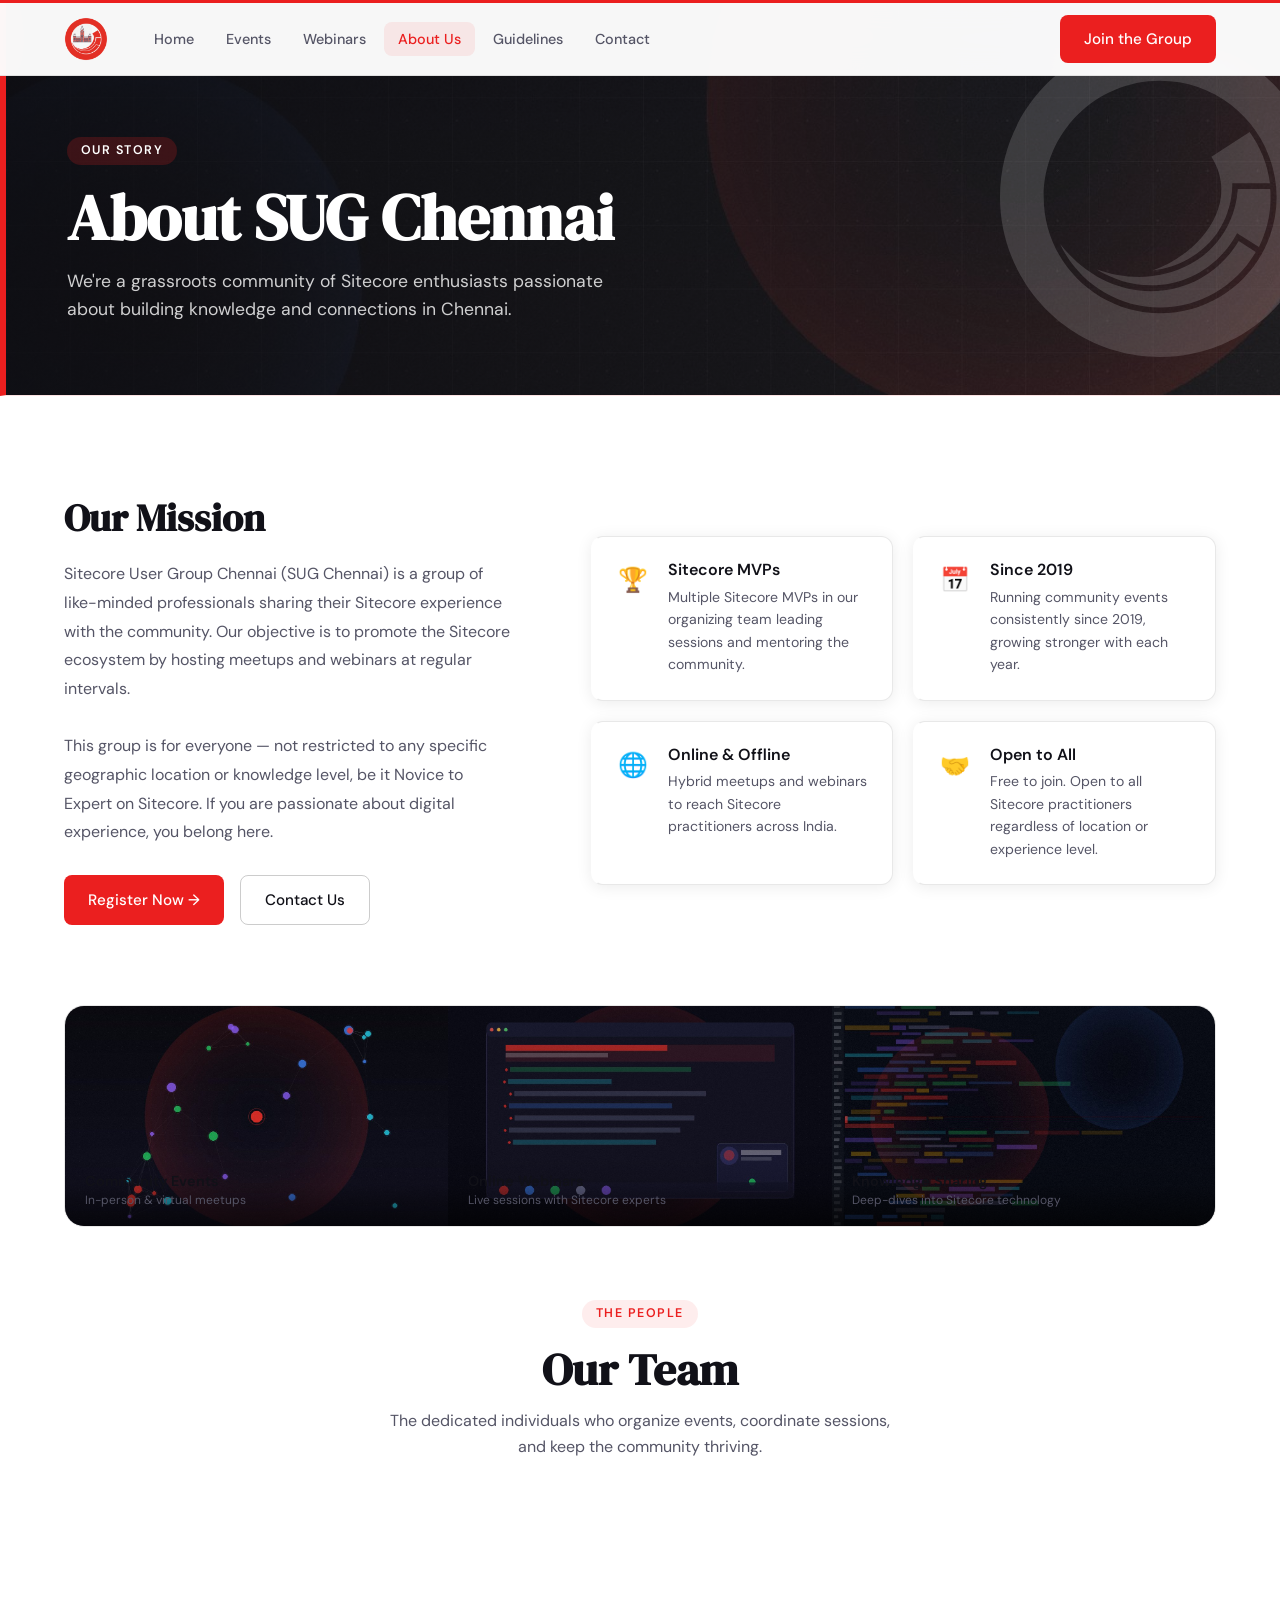
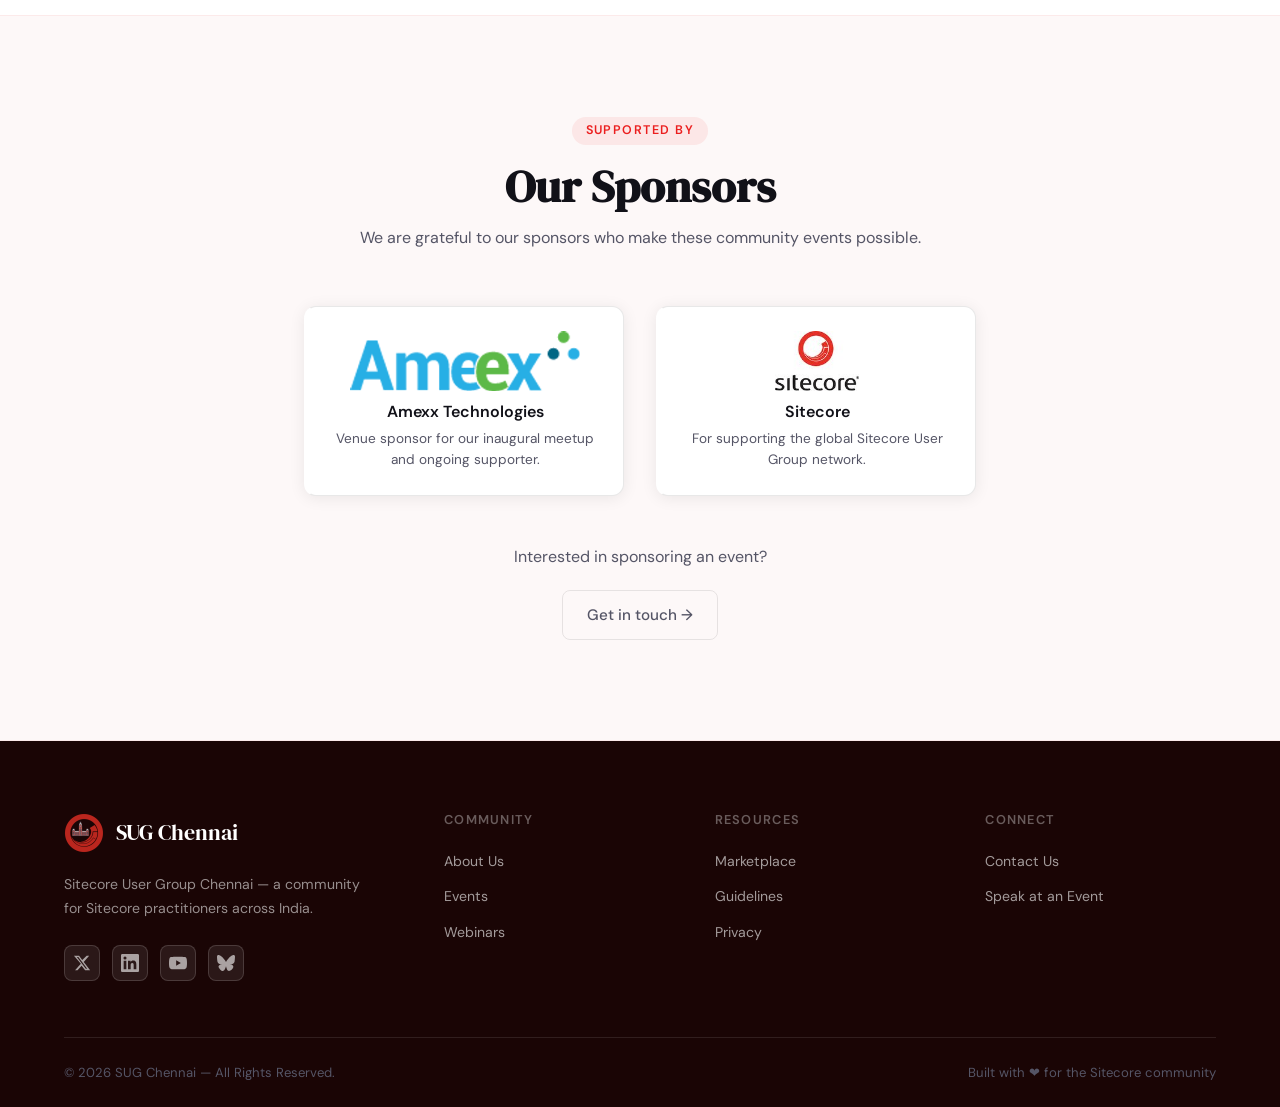
==== commit a67d5b0a: "Fixes" ====
--- a/about.html
+++ b/about.html
@@ -182,6 +182,7 @@
             <a href="https://twitter.com/sugchennai" target="_blank" aria-label="Twitter"><svg viewBox="0 0 24 24" width="18" height="18" fill="currentColor"><path d="M18.244 2.25h3.308l-7.227 8.26 8.502 11.24H16.17l-4.714-6.231-5.401 6.231H2.744l7.73-8.835L1.254 2.25H8.08l4.259 5.631zm-1.161 17.52h1.833L7.084 4.126H5.117z"/></svg></a>
             <a href="https://www.linkedin.com/groups/8679823/" target="_blank" aria-label="LinkedIn"><svg viewBox="0 0 24 24" width="18" height="18" fill="currentColor"><path d="M20.447 20.452h-3.554v-5.569c0-1.328-.027-3.037-1.852-3.037-1.853 0-2.136 1.445-2.136 2.939v5.667H9.351V9h3.414v1.561h.046c.477-.9 1.637-1.85 3.37-1.85 3.601 0 4.267 2.37 4.267 5.455v6.286zM5.337 7.433a2.062 2.062 0 01-2.063-2.065 2.064 2.064 0 112.063 2.065zm1.782 13.019H3.555V9h3.564v11.452zM22.225 0H1.771C.792 0 0 .774 0 1.729v20.542C0 23.227.792 24 1.771 24h20.451C23.2 24 24 23.227 24 22.271V1.729C24 .774 23.2 0 22.222 0h.003z"/></svg></a>
             <a href="https://www.youtube.com/channel/UCOzk19JDPhqL1rsR-O8bP-g" target="_blank" aria-label="YouTube"><svg viewBox="0 0 24 24" width="18" height="18" fill="currentColor"><path d="M23.498 6.186a3.016 3.016 0 00-2.122-2.136C19.505 3.545 12 3.545 12 3.545s-7.505 0-9.377.505A3.017 3.017 0 00.502 6.186C0 8.07 0 12 0 12s0 3.93.502 5.814a3.016 3.016 0 002.122 2.136c1.871.505 9.376.505 9.376.505s7.505 0 9.377-.505a3.015 3.015 0 002.122-2.136C24 15.93 24 12 24 12s0-3.93-.502-5.814zM9.545 15.568V8.432L15.818 12l-6.273 3.568z"/></svg></a>
+            <a href="https://bsky.app/profile/sugchennai.bsky.social" target="_blank" aria-label="Bluesky"><svg viewBox="0 0 24 24" width="18" height="18" fill="currentColor"><path d="M12 10.8c-1.087-2.114-4.046-6.053-6.798-7.995C2.566.944 1.561 1.266.902 1.565.139 1.908 0 3.08 0 3.768c0 .69.378 5.65.624 6.479.815 2.736 3.713 3.66 6.383 3.364.136-.02.275-.039.415-.056-.138.022-.276.04-.415.056-3.912.58-7.387 2.005-2.83 7.078 5.013 5.19 6.87-1.113 7.823-4.308.953 3.195 2.05 9.271 7.733 4.308 4.267-4.308 1.172-6.498-2.74-7.078a8.741 8.741 0 0 1-.415-.056c.14.017.279.036.415.056 2.67.297 5.568-.628 6.383-3.364.246-.828.624-5.79.624-6.478 0-.69-.139-1.861-.902-2.204-.659-.298-1.664-.62-4.3 1.24C16.046 4.748 13.087 8.687 12 10.8Z"/></svg></a>
           </div>
         </div>
         <div class="footer-links">
@@ -206,7 +207,6 @@
             <ul>
               <li><a href="https://forms.gle/mnNefUYWEunT3SGh9" target="_blank">Contact Us</a></li>
               <li><a href="https://forms.gle/mnNefUYWEunT3SGh9" target="_blank">Speak at an Event</a></li>
-              <li><a href="https://www.meetup.com/sitecore-user-group-chennai/" target="_blank">Join Meetup</a></li>
             </ul>
           </div>
         </div>
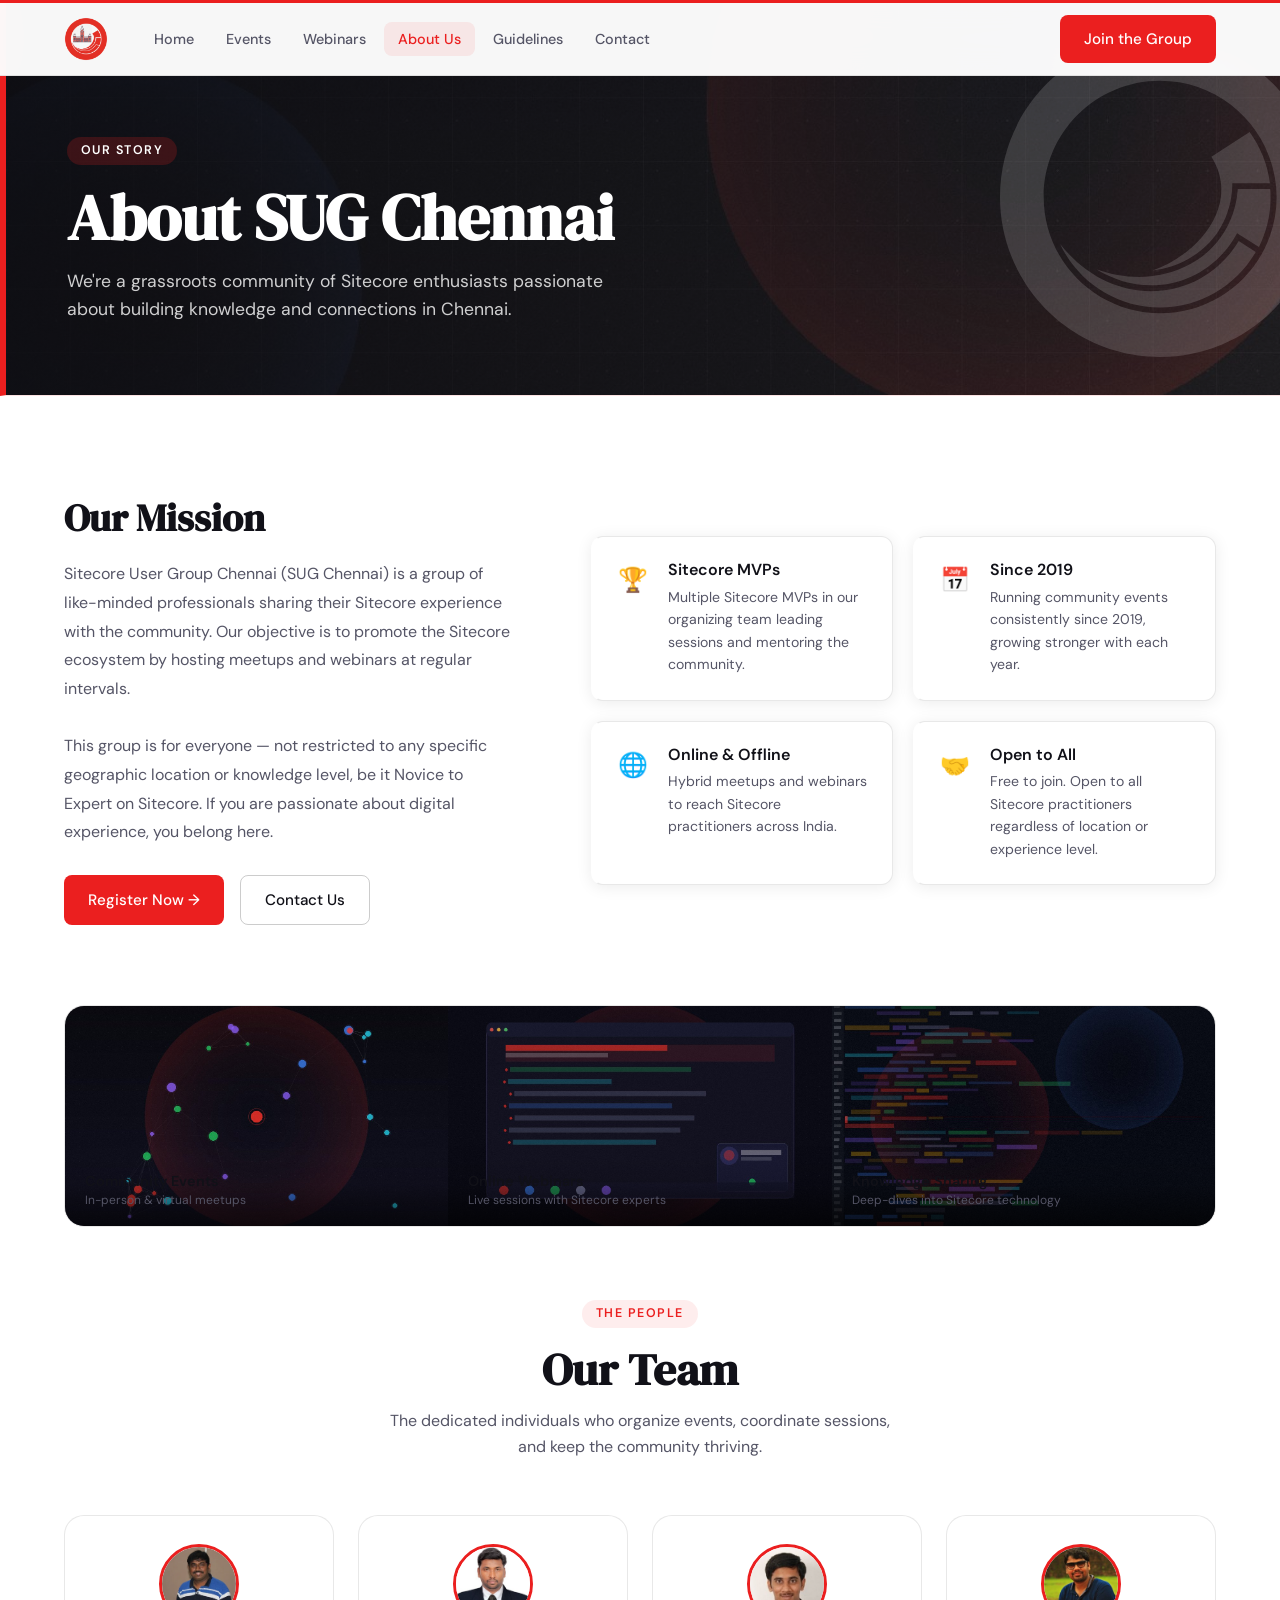
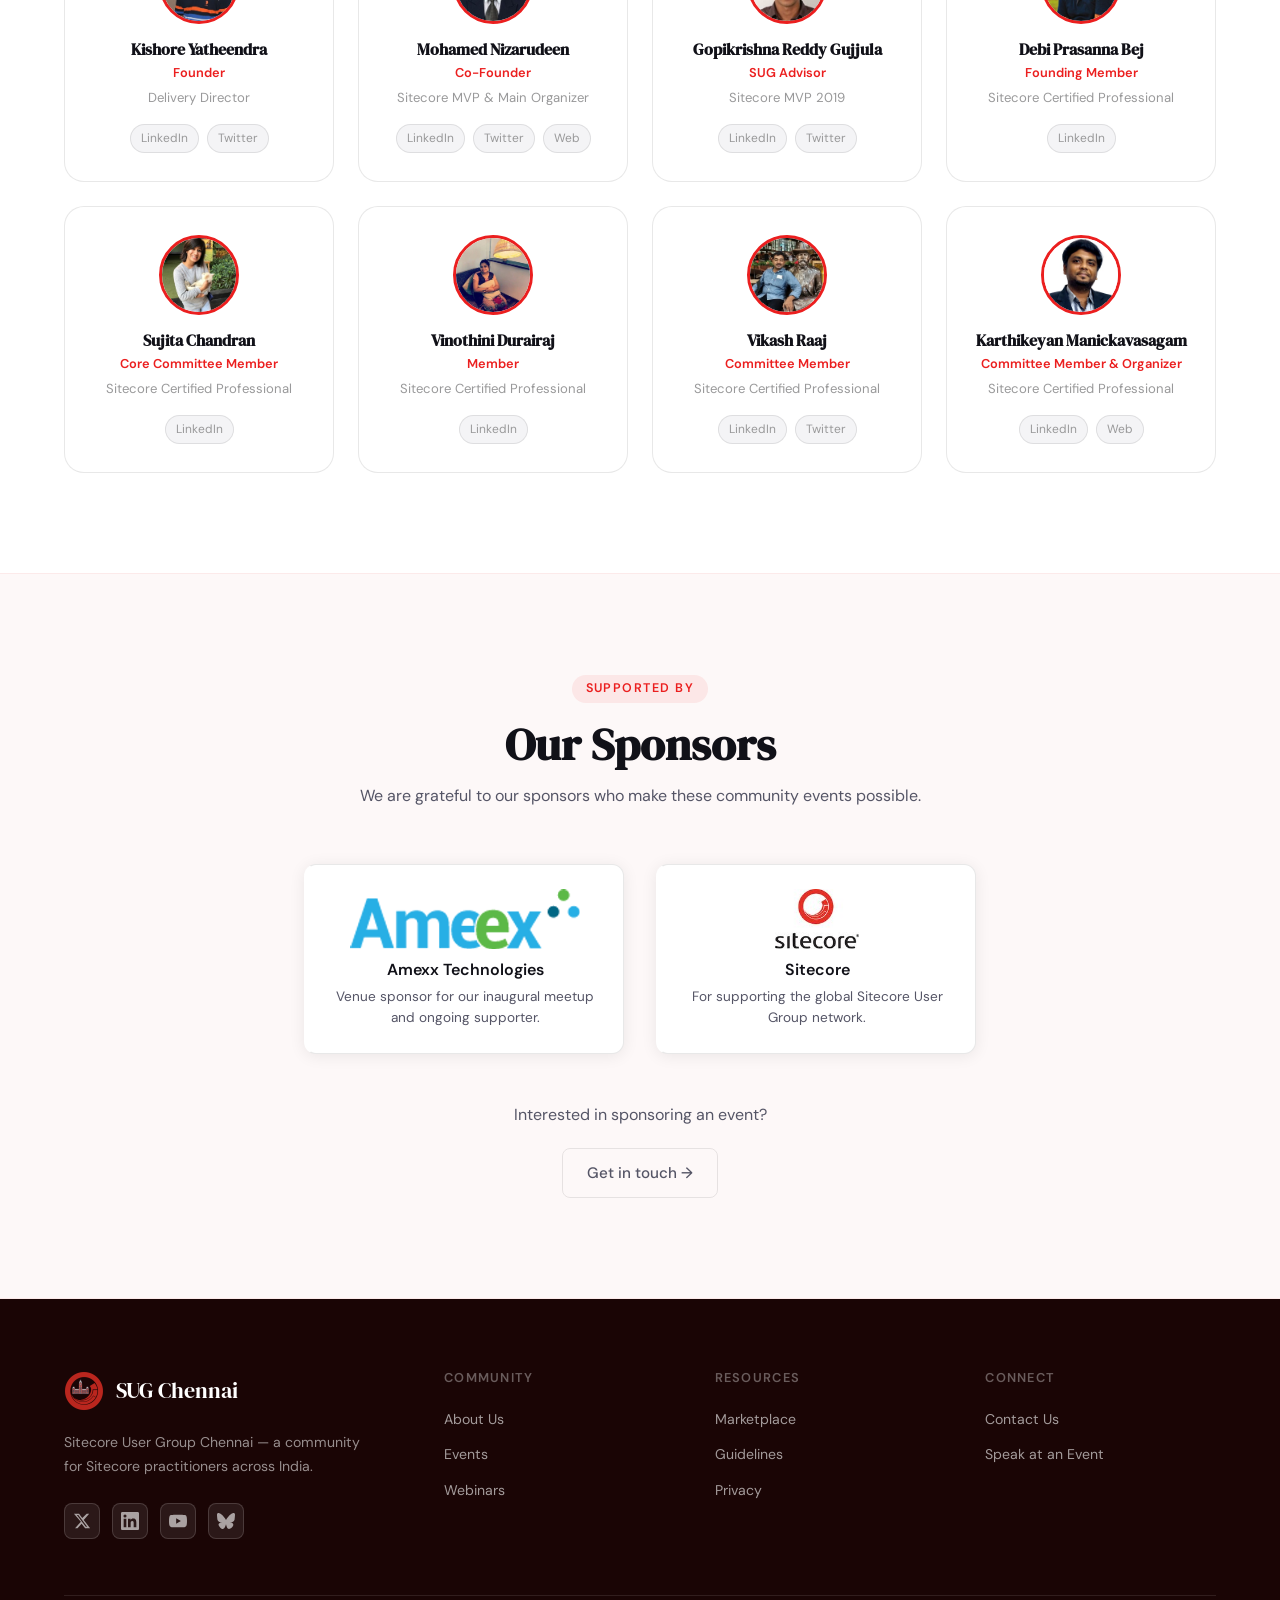
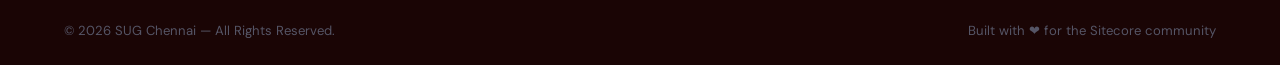
==== commit 9ec4fdad: "About changes" ====
--- a/about.html
+++ b/about.html
@@ -28,7 +28,7 @@
         <!-- <li><a href="https://www.meetup.com/sitecore-user-group-chennai/" target="_blank">Meetup</a></li> -->
         <li><a href="contact.html">Contact</a></li>
       </ul>
-      <a href="https://docs.google.com/forms/d/e/1FAIpQLSclUuPoq6JLe4AswHsYxuBqe74FleTvR5fgJTmBtIwQFV6fjw/viewform" target="_blank" class="btn btn-primary nav-cta">Join the Group</a>
+      <a href="https://forms.gle/367UHdCedxhCTSmX6" target="_blank" class="btn btn-primary nav-cta">Join the Group</a>
       <button class="hamburger" id="hamburger"><span></span><span></span><span></span></button>
     </div>
     <div class="mobile-menu" id="mobileMenu">
@@ -64,8 +64,8 @@
           <p>Sitecore User Group Chennai (SUG Chennai) is a group of like-minded professionals sharing their Sitecore experience with the community. Our objective is to promote the Sitecore ecosystem by hosting meetups and webinars at regular intervals.</p>
           <p style="margin-top:16px;">This group is for everyone — not restricted to any specific geographic location or knowledge level, be it Novice to Expert on Sitecore. If you are passionate about digital experience, you belong here.</p>
           <div style="display:flex;gap:16px;margin-top:28px;flex-wrap:wrap;">
-            <a href="https://docs.google.com/forms/d/e/1FAIpQLSclUuPoq6JLe4AswHsYxuBqe74FleTvR5fgJTmBtIwQFV6fjw/viewform" target="_blank" class="btn btn-primary">Register Now →</a>
-            <a href="https://forms.gle/mnNefUYWEunT3SGh9" target="_blank" class="btn btn-ghost">Contact Us</a>
+            <a href="https://forms.gle/367UHdCedxhCTSmX6" target="_blank" class="btn btn-primary">Register Now →</a>
+            <a href="https://forms.gle/Ffnz8gtoyaacFeqo8" target="_blank" class="btn btn-ghost">Contact Us</a>
           </div>
         </div>
         <div style="display:grid;grid-template-columns:1fr 1fr;gap:20px;">
@@ -163,7 +163,7 @@
       </div>
       <div style="text-align:center;margin-top:48px;">
         <p style="margin-bottom:20px;">Interested in sponsoring an event?</p>
-        <a href="https://forms.gle/mnNefUYWEunT3SGh9" target="_blank" class="btn btn-outline">Get in touch →</a>
+        <a href="https://forms.gle/Ffnz8gtoyaacFeqo8" target="_blank" class="btn btn-outline">Get in touch →</a>
       </div>
     </div>
   </section>
@@ -205,8 +205,8 @@
           <div class="footer-col">
             <h4>Connect</h4>
             <ul>
-              <li><a href="https://forms.gle/mnNefUYWEunT3SGh9" target="_blank">Contact Us</a></li>
-              <li><a href="https://forms.gle/mnNefUYWEunT3SGh9" target="_blank">Speak at an Event</a></li>
+              <li><a href="https://forms.gle/Ffnz8gtoyaacFeqo8" target="_blank">Contact Us</a></li>
+              <li><a href="https://forms.gle/ue5XsTCNhnE5Gtj58" target="_blank">Speak at an Event</a></li>
             </ul>
           </div>
         </div>
@@ -267,6 +267,11 @@
         const bg = colors[idx];
         const ini = initials(name);
         return `data:image/svg+xml,${encodeURIComponent(`<svg xmlns="http://www.w3.org/2000/svg" width="160" height="160"><circle cx="80" cy="80" r="80" fill="${bg}"/><text x="80" y="80" dy=".35em" text-anchor="middle" font-family="Georgia,serif" font-size="56" fill="white">${ini}</text></svg>`)}`;
+      }
+
+      if (!SUGData.team || SUGData.team.length === 0) {
+        grid.innerHTML = '<div class="empty-state"><p>Team information coming soon.</p></div>';
+        return;
       }
 
       grid.innerHTML = SUGData.team.map(member => `
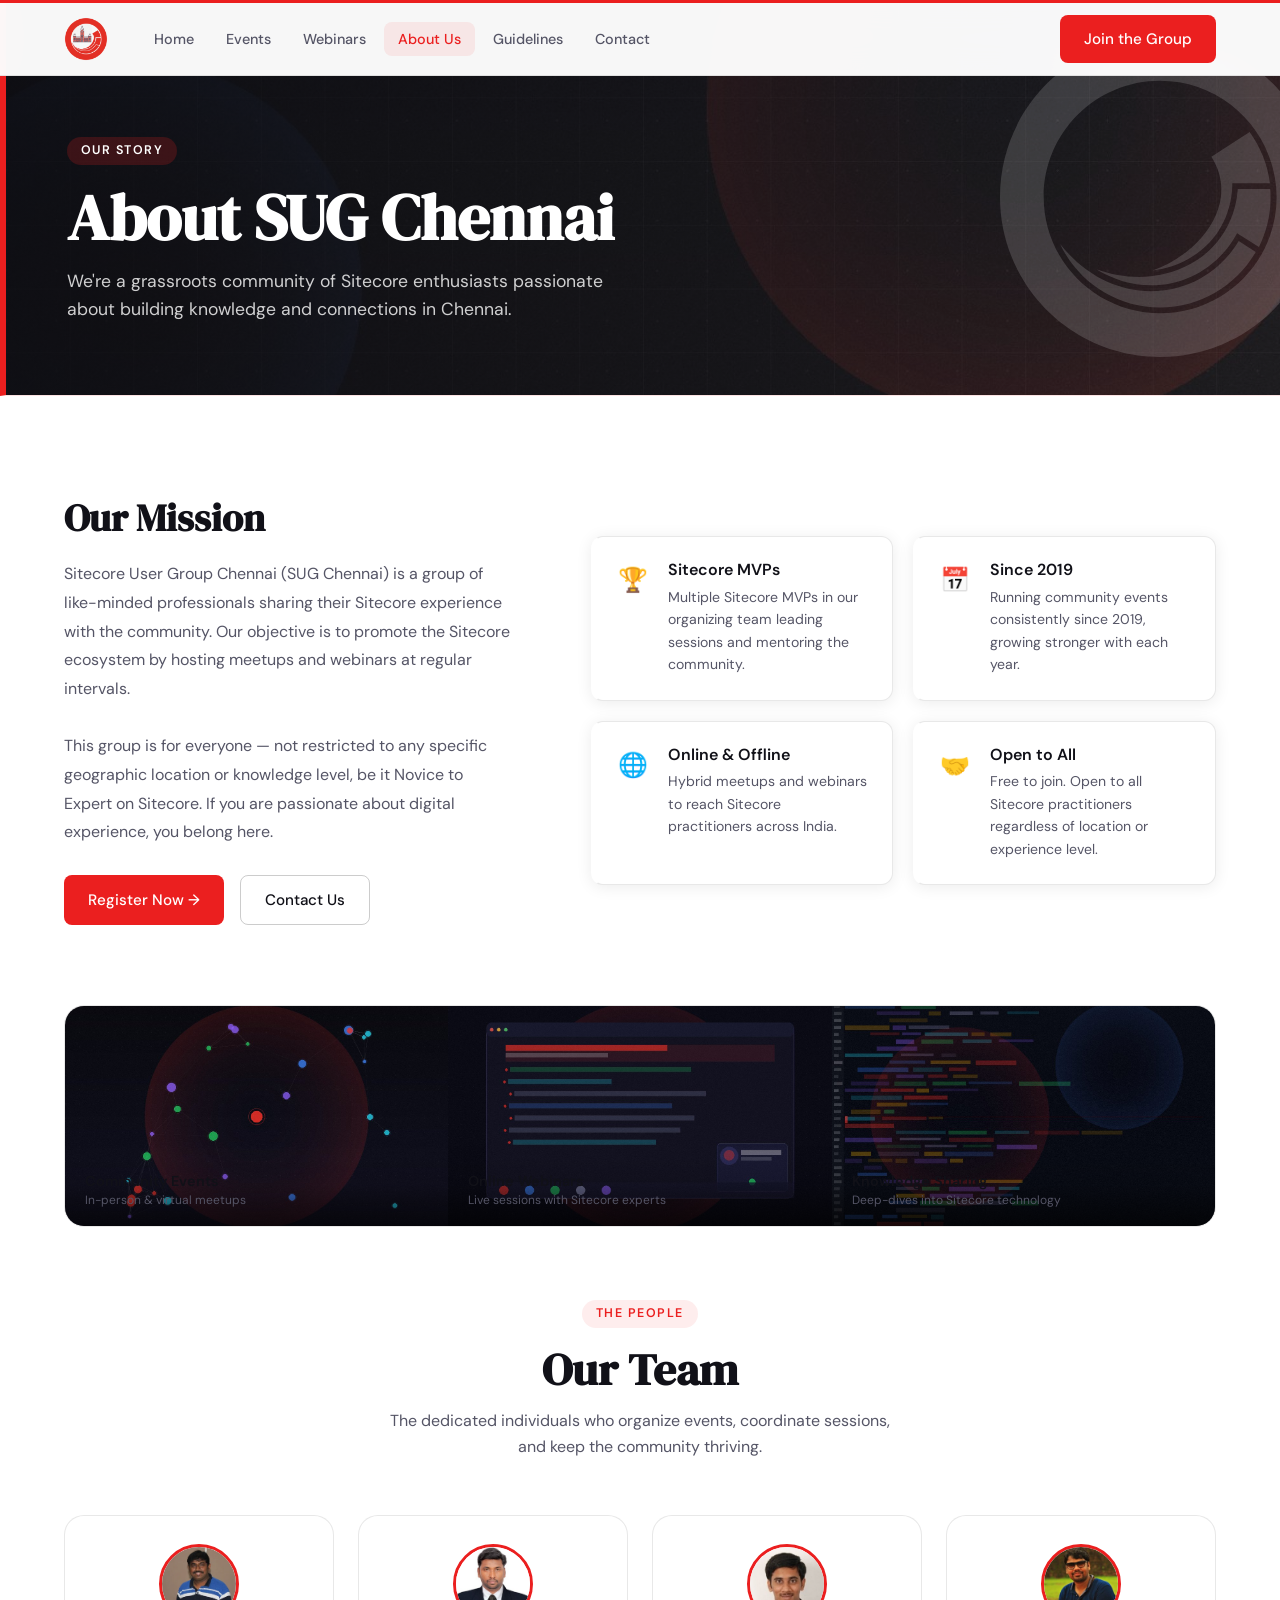
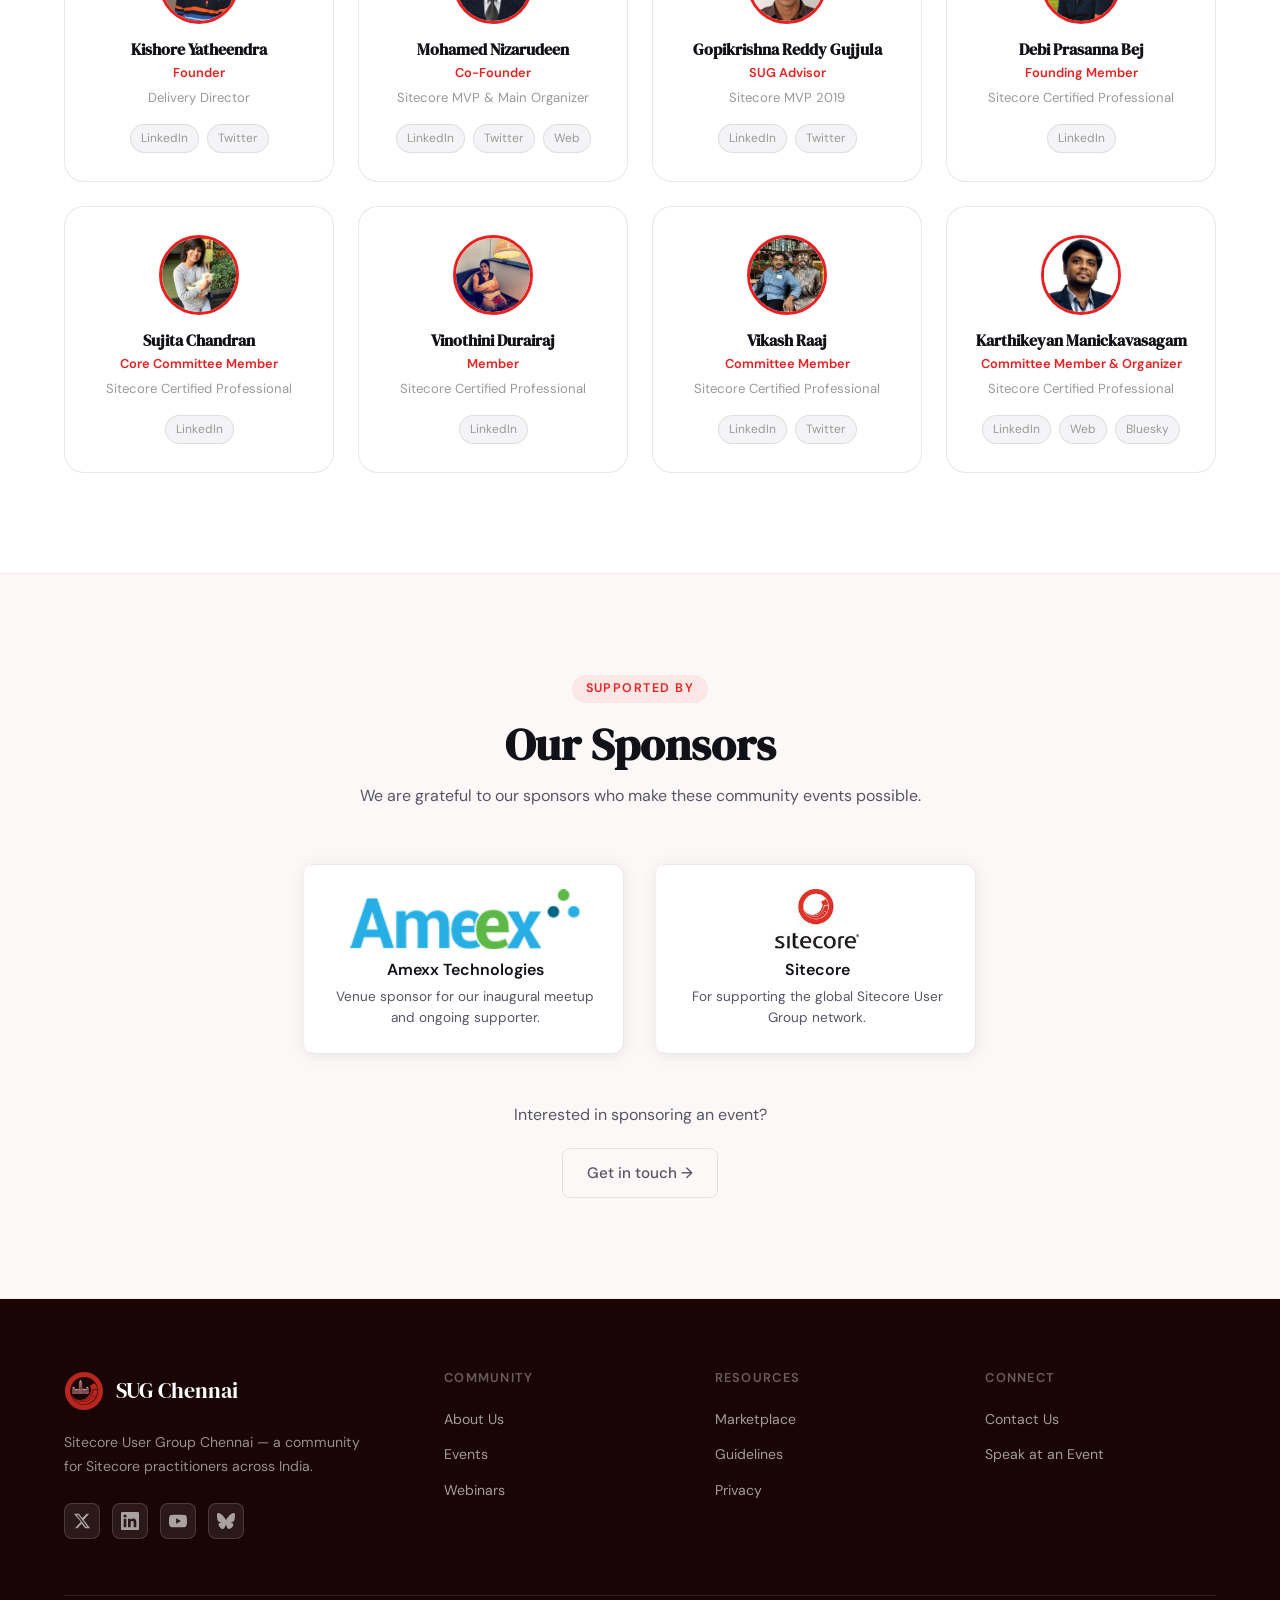
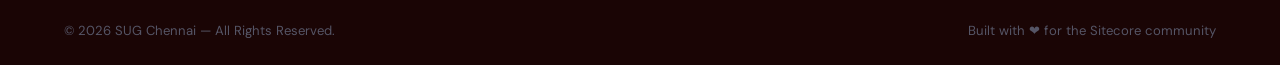
==== commit 5b9a570c: "Updated about section" ====
--- a/about.html
+++ b/about.html
@@ -3,8 +3,26 @@
 <head>
   <meta charset="UTF-8"/>
   <meta name="viewport" content="width=device-width, initial-scale=1.0"/>
-  <title>About Us – SUG Chennai</title>
-  <meta name="description" content="Meet the team behind Sitecore User Group Chennai."/>
+  <!-- SEO -->
+  <meta name="description" content="Meet the team behind SUG Chennai — organizers, Sitecore MVPs, and community members driving the Sitecore ecosystem in India."/>
+  <meta name="keywords" content="SUG Chennai team, Sitecore MVP India, Sitecore User Group organizers, Mohamed Nizarudeen, Kishore Yatheendra"/>
+  <meta name="robots" content="index, follow"/>
+  <link rel="canonical" href="https://www.sugchennai.co.in/about.html"/>
+  <!-- Open Graph -->
+  <meta property="og:type" content="website"/>
+  <meta property="og:site_name" content="SUG Chennai"/>
+  <meta property="og:url" content="https://www.sugchennai.co.in/about.html"/>
+  <meta property="og:title" content="About SUG Chennai"/>
+  <meta property="og:description" content="Meet the organizers and team behind SUG Chennai — India's active Sitecore User Group."/>
+  <meta property="og:image" content="https://www.sugchennai.co.in/images/tech/about-banner.jpg"/>
+  <meta property="og:locale" content="en_IN"/>
+  <!-- Twitter Card -->
+  <meta name="twitter:card" content="summary_large_image"/>
+  <meta name="twitter:site" content="@sugchennai"/>
+  <meta name="twitter:title" content="About SUG Chennai"/>
+  <meta name="twitter:description" content="Meet the organizers and team behind SUG Chennai — India's active Sitecore User Group."/>
+  <meta name="twitter:image" content="https://www.sugchennai.co.in/images/tech/about-banner.jpg"/>
+  <title>About Us – SUG Chennai | Sitecore User Group</title>
   <link rel="icon" href="images/favicon.png"/>
   <link rel="preconnect" href="https://fonts.googleapis.com"/>
   <link rel="preconnect" href="https://fonts.gstatic.com" crossorigin/>
@@ -222,23 +240,6 @@
     // Update current year in footer
     document.querySelector('.current-year').textContent = new Date().getFullYear();
 
-    // Mobile menu toggle
-    const hamburger = document.getElementById('hamburger');
-    const mobileMenu = document.getElementById('mobileMenu');
-    
-    hamburger.addEventListener('click', () => {
-      hamburger.classList.toggle('open');
-      mobileMenu.classList.toggle('open');
-    });
-
-    // Close menu when link is clicked
-    document.querySelectorAll('.mobile-menu a').forEach(link => {
-      link.addEventListener('click', () => {
-        hamburger.classList.remove('open');
-        mobileMenu.classList.remove('open');
-      });
-    });
-
     // Sticky nav on scroll
     let lastScroll = 0;
     window.addEventListener('scroll', () => {
@@ -268,7 +269,7 @@
         const ini = initials(name);
         return `data:image/svg+xml,${encodeURIComponent(`<svg xmlns="http://www.w3.org/2000/svg" width="160" height="160"><circle cx="80" cy="80" r="80" fill="${bg}"/><text x="80" y="80" dy=".35em" text-anchor="middle" font-family="Georgia,serif" font-size="56" fill="white">${ini}</text></svg>`)}`;
       }
-
+      
       if (!SUGData.team || SUGData.team.length === 0) {
         grid.innerHTML = '<div class="empty-state"><p>Team information coming soon.</p></div>';
         return;
@@ -285,6 +286,7 @@
             ${member.linkedin ? `<a href="${member.linkedin}" target="_blank">LinkedIn</a>` : ''}
             ${member.twitter ? `<a href="${member.twitter}" target="_blank">Twitter</a>` : ''}
             ${member.web ? `<a href="${member.web}" target="_blank">Web</a>` : ''}
+            ${member.bluesky ? `<a href="${member.bluesky}" target="_blank">Bluesky</a>` : ''}
           </div>
         </div>
       `).join('');
